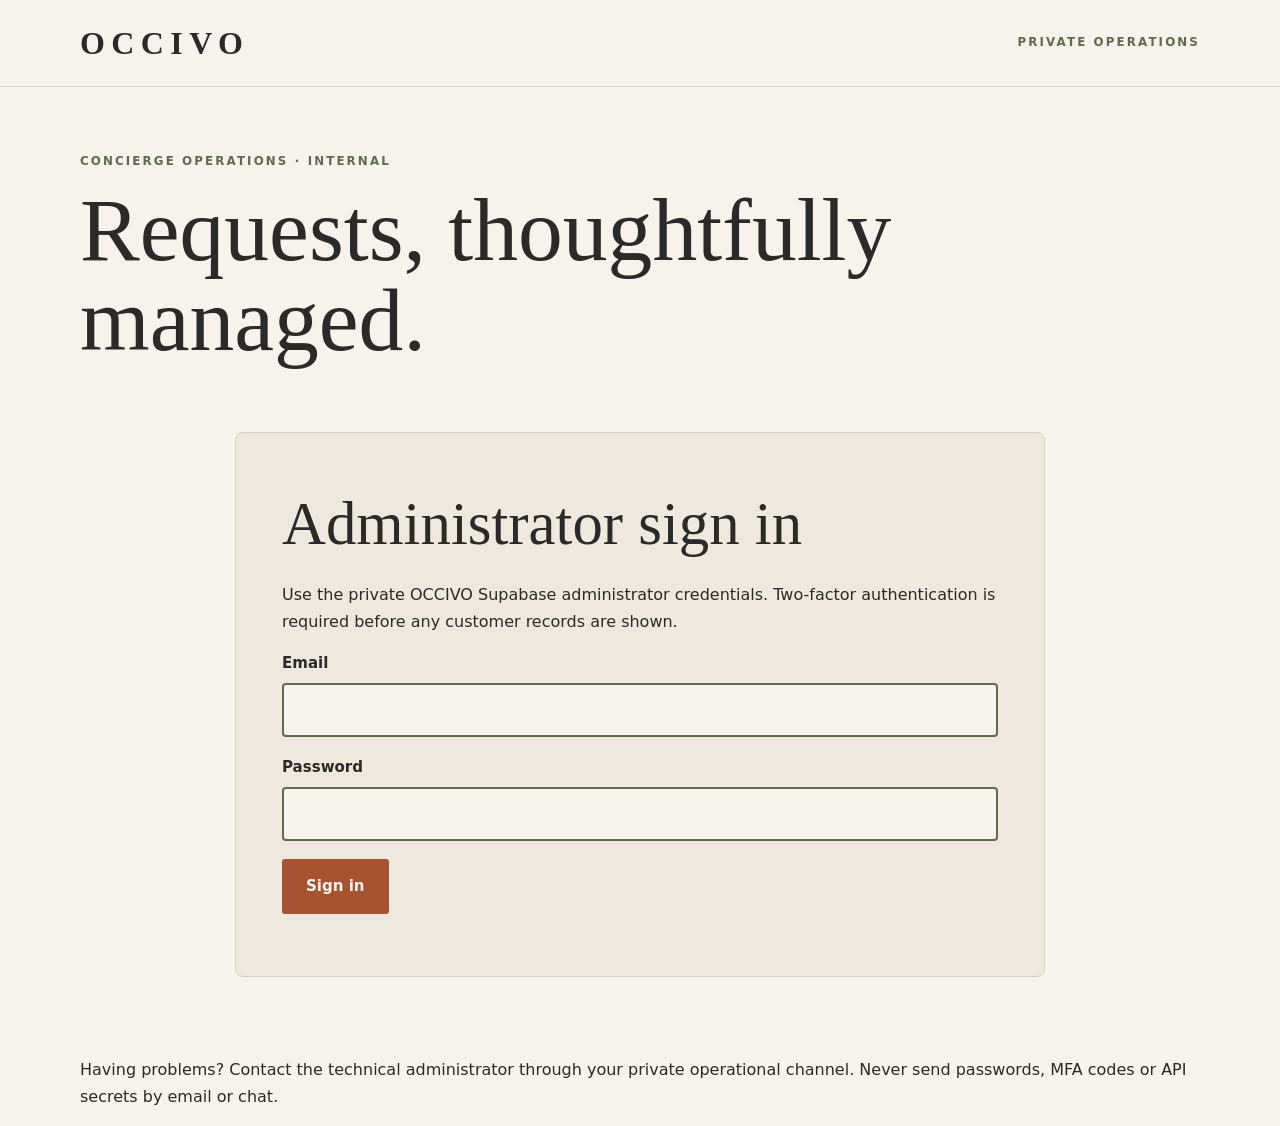
==== public/admin.html @ 915241e4 "Connect private OCCIVO requests backend and MFA-protected concierge dashboard" ====
<!doctype html><html lang="en"><head><meta charset="utf-8"><meta name="viewport" content="width=device-width, initial-scale=1"><meta name="robots" content="noindex,nofollow"><meta name="theme-color" content="#F7F3EC"><title>Operations · OCCIVO</title><link rel="stylesheet" href="/styles.css"><link rel="stylesheet" href="/admin.css"><script src="/admin.js" defer></script></head><body><a href="#main" class="skip">Skip to content</a><header class="header"><div class="container head"><a href="/" class="wordmark">OCCIVO</a><nav class="nav"><span class="eyebrow">Private operations</span><button id="logout" type="button" class="btn btn-secondary hidden">Sign out</button></nav></div></header><main class="container" id="main"><div class="page-intro"><span class="eyebrow">Concierge operations · Internal</span><h1>Requests, thoughtfully managed.</h1></div><section class="form-shell" id="login-panel" aria-labelledby="login-title"><h2 id="login-title" class="section-title">Administrator sign in</h2><p>Use the private OCCIVO Supabase administrator credentials. Two-factor authentication is required before any customer records are shown.</p><form id="login-form"><div class="field"><label for="email">Email</label><input id="email" name="email" type="email" autocomplete="username" required></div><div class="field"><label for="password">Password</label><input id="password" name="password" type="password" autocomplete="current-password" required></div><button type="submit" class="btn btn-primary">Sign in</button></form><p id="login-message" role="status" aria-live="polite"></p></section><section class="form-shell hidden" id="mfa-panel" aria-labelledby="mfa-title"><h2 class="section-title" id="mfa-title">Secure your access</h2><p id="mfa-explain">Enter the six-digit code from your authenticator app.</p><img id="mfa-qr" class="hidden mfa-qr" alt="Scan this private QR code in your authenticator app to enroll" width="200" height="200"><p id="mfa-secret" class="small"></p><form id="mfa-form"><div class="field"><label for="mfa-code">Authenticator code</label><input id="mfa-code" type="text" inputmode="numeric" pattern="[0-9]{6}" autocomplete="one-time-code" minlength="6" maxlength="6" required></div><button type="submit" class="btn btn-primary">Verify authenticator</button></form><p role="status" id="mfa-message"></p><button id="mfa-cancel" class="btn btn-secondary" type="button">Cancel and sign out</button></section><section id="dashboard" class="hidden" aria-labelledby="dashboard-title"><div class="admin-top"><div><h2 id="dashboard-title" class="section-title">Gifting requests</h2><p class="muted">The list contains the latest 100 requests. Customer records stay behind verified administrator access.</p></div><button class="btn btn-secondary" id="refresh" type="button">Refresh requests</button></div><div class="admin-metrics" id="metrics" aria-label="Request overview"></div><div class="field filter"><label for="filter">Filter by status</label><select id="filter"><option value="">All requests</option><option value="new">New</option><option value="reviewing">Reviewing</option><option value="sourcing">Sourcing</option><option value="awaiting_customer">Awaiting customer</option><option value="approved">Approved</option><option value="fulfilled">Fulfilled</option><option value="cancelled">Cancelled</option><option value="closed">Closed</option></select></div><p id="dashboard-message" role="status"></p><div id="request-list" class="admin-list" aria-label="Requests"></div><section id="request-detail" class="detail hidden" aria-labelledby="detail-title"><div class="detail-head"><h3 id="detail-title" class="section-title">Request details</h3><button class="btn btn-secondary" id="close-detail" type="button">Close details</button></div><div id="detail-body"></div><form id="update-form"><div class="field"><label for="update-status">Processing status</label><select id="update-status"><option value="new">New</option><option value="reviewing">Reviewing</option><option value="sourcing">Sourcing</option><option value="awaiting_customer">Awaiting customer</option><option value="approved">Approved</option><option value="fulfilled">Fulfilled</option><option value="cancelled">Cancelled</option><option value="closed">Closed</option></select></div><div class="field"><label for="internal-notes">Internal notes (staff only)</label><textarea id="internal-notes" maxlength="1000"></textarea></div><button class="btn btn-primary" type="submit">Save update</button></form><div class="history"><h4>Request history</h4><div id="history-list"></div></div></section></section><p class="admin-help">Having problems? Contact the technical administrator through your private operational channel. Never send passwords, MFA codes or API secrets by email or chat.</p></main></body></html>
---- styles.css ----
:root{--surface:#F7F3EC;--sand:#E8DFD0;--ink:#2B2A28;--action:#A65332;--hover:#8F462A;--pressed:#763821;--sage:#5E6B4F;--line:#D9D2C5;--border:#5E6B4F;--error:#9B3D2E;--serif:"Cormorant Garamond",Georgia,serif;--sans:"DM Sans",system-ui,-apple-system,"Segoe UI",sans-serif}*{box-sizing:border-box}html{scroll-behavior:smooth}body{margin:0;background:var(--surface);color:var(--ink);font:400 16px/1.65 var(--sans)}a{color:var(--action);text-underline-offset:4px}a:hover{color:var(--hover)}:focus-visible{outline:3px solid var(--ink);outline-offset:4px}button,input,textarea,select{font:inherit}button{cursor:pointer}button:disabled{cursor:not-allowed;opacity:.6}.container{width:min(1120px,calc(100% - 40px));margin-inline:auto}.skip{position:absolute;left:12px;top:-100px;background:var(--ink);color:var(--surface);padding:8px 14px;z-index:20}.skip:focus{top:12px}.header{border-bottom:1px solid var(--line);background:var(--surface)}.head{min-height:86px;display:flex;align-items:center;justify-content:space-between;gap:24px}.wordmark{font:600 2rem/1 var(--serif);letter-spacing:.2em;text-decoration:none;color:var(--ink)}.nav{display:flex;flex-wrap:wrap;gap:22px;align-items:center}.nav a{font-size:.91rem;text-decoration:none;color:var(--ink)}.nav a[aria-current=page]{text-decoration:underline;text-decoration-color:var(--action);text-underline-offset:7px}.eyebrow{font-size:.74rem;text-transform:uppercase;letter-spacing:.18em;color:var(--sage);font-weight:700}.hero{padding:86px 0 78px;display:grid;grid-template-columns:1.07fr .93fr;gap:48px;align-items:center}.hero h1,.display{font:500 clamp(3.4rem,7vw,6.7rem)/.97 var(--serif);letter-spacing:-.025em;margin:14px 0 20px}.lead{font-size:1.12rem;max-width:640px;line-height:1.8}.actions{display:flex;gap:12px;flex-wrap:wrap;margin:30px 0}.btn{border-radius:3px;padding:13px 22px;font-weight:700;font-size:.94rem;min-height:48px;text-decoration:none;display:inline-flex;justify-content:center;align-items:center;gap:8px;border:2px solid transparent;transition:background-color .15s,color .15s}.btn-primary{background:var(--action);color:var(--surface)}.btn-primary:hover{background:var(--hover);color:var(--surface)}.btn-primary:active{background:var(--pressed)}.btn-secondary{color:var(--ink);background:transparent;border-color:var(--ink)}.btn-secondary:hover{background:var(--sand);color:var(--ink)}.btn:focus-visible{outline:3px solid var(--ink);outline-offset:3px}.small{font-size:.84rem}.muted{color:#54534D}.art{min-height:450px;display:grid;place-items:center;position:relative;background:var(--sand);border-radius:240px 240px 3px 3px;overflow:hidden}.art::after{content:"";position:absolute;bottom:36px;width:66%;height:21px;border-radius:50%;background:#7C756A33;filter:blur(8px)}.box-art{width:60%;aspect-ratio:1.24;background:#C3AA8D;box-shadow:16px 18px 0 #AA9275;transform:rotate(-7deg);position:relative;z-index:1}.box-art:before,.box-art:after{content:"";position:absolute;background:#F3E9DA}.box-art:before{left:43%;width:14%;height:100%}.box-art:after{top:43%;width:100%;height:14%}.art-label{position:absolute;bottom:8px;left:14px;font-size:.74rem;color:var(--sage)}.divider{border:0;border-top:1px solid var(--line)}section.band{padding:70px 0}.section-title{font:500 clamp(2.4rem,5vw,3.8rem)/1.08 var(--serif);margin:12px 0 26px}.grid3{display:grid;grid-template-columns:repeat(3,minmax(0,1fr));gap:18px}.tile{border:1px solid var(--line);background:#EFE8DE;padding:26px;min-width:0;border-radius:8px}.tile h3{font:500 2.15rem/1.1 var(--serif);margin:12px 0}.tile p{margin-bottom:0}.banner{background:var(--sand);padding:40px;margin:40px 0 70px}.banner h2{font:500 2.5rem/1 var(--serif);margin:5px 0 18px}.footer{border-top:1px solid var(--line);padding:32px 0 45px}.foot{display:flex;justify-content:space-between;gap:24px;flex-wrap:wrap}.foot p{margin:.25rem 0}.footlinks{display:flex;gap:10px 18px;flex-wrap:wrap;max-width:600px}.page-intro{padding:60px 0 30px;max-width:850px}.page-intro h1{font:500 clamp(3.2rem,7vw,5.6rem)/1 var(--serif);margin:12px 0}.contact-grid{display:grid;grid-template-columns:repeat(2,minmax(0,1fr));gap:18px;margin:20px 0 80px}.contact-grid article{padding:26px;background:var(--sand);border-radius:8px}.contact-grid h2{font:500 2.2rem/1 var(--serif);margin:4px 0}.form-shell{max-width:810px;margin:25px auto 80px;background:#EFE8DE;padding:clamp(20px,5vw,46px);border:1px solid var(--line);border-radius:8px}.field{margin-bottom:18px}.field label,.field legend{font-size:.94rem;font-weight:700;display:block;margin-bottom:7px}.field input:not([type=radio]):not([type=checkbox]),.field textarea,.field select{display:block;width:100%;padding:12px 14px;background:var(--surface);color:var(--ink);border:2px solid var(--border);border-radius:4px;min-height:47px}.field textarea{min-height:96px;resize:vertical}.field input:focus,.field textarea:focus,.field select:focus{outline:3px solid var(--ink);outline-offset:3px}.choice-grid{display:grid;grid-template-columns:repeat(2,minmax(0,1fr));gap:10px}.choice{display:flex;align-items:center;gap:10px;padding:12px 13px;border:2px solid var(--line);background:var(--surface);border-radius:4px;cursor:pointer}.choice:has(input:checked){border-color:var(--action);background:#F8EEE7}.choice input{accent-color:var(--action);width:18px;height:18px}.step{display:none}.step.active{display:block}.form-actions{display:flex;justify-content:space-between;gap:12px;flex-wrap:wrap;margin-top:28px}.progress{font-size:.83rem;color:var(--sage);font-weight:700;letter-spacing:.07em}.notice{border-left:4px solid var(--sage);background:var(--surface);padding:14px 18px;margin:22px 0;font-size:.9rem}.error{color:var(--error);font-weight:700}.concepts{display:grid;grid-template-columns:repeat(3,1fr);gap:14px;margin:20px 0}.concept{background:var(--surface);border:2px solid var(--line);padding:17px;border-radius:5px;min-width:0}.concept h3{font:500 1.8rem/1.1 var(--serif)}.concept p{font-size:.92rem}.concept:has(input:checked){border-color:var(--action)}.concept input{accent-color:var(--action)}.hidden{display:none!important}.visually-hidden{position:absolute!important;height:1px;width:1px;overflow:hidden;clip:rect(0,0,0,0);white-space:nowrap}.checkline{display:flex;align-items:flex-start;gap:10px;font-size:.86rem}.checkline input{margin-top:6px;accent-color:var(--action)}.status{margin:14px 0;font-weight:600}.legal{max-width:780px;padding-bottom:75px}.legal h2{font:500 2rem/1.1 var(--serif)}@media(max-width:820px){.hero{grid-template-columns:1fr;gap:25px;padding:40px 0}.art{min-height:320px}.grid3,.concepts{grid-template-columns:1fr}.head{min-height:72px}.contact-grid{grid-template-columns:1fr}}@media(max-width:540px){.container{width:min(100% - 28px,1120px)}.head{align-items:flex-start;flex-direction:column;padding:16px 0;gap:10px}.nav{gap:10px 16px}.hero h1{font-size:3.55rem}.choice-grid{grid-template-columns:1fr}.form-shell{margin-top:14px}.banner{padding:24px}.footlinks{flex-direction:column;gap:5px}}@media(prefers-reduced-motion:reduce){html{scroll-behavior:auto}.btn{transition:none}}
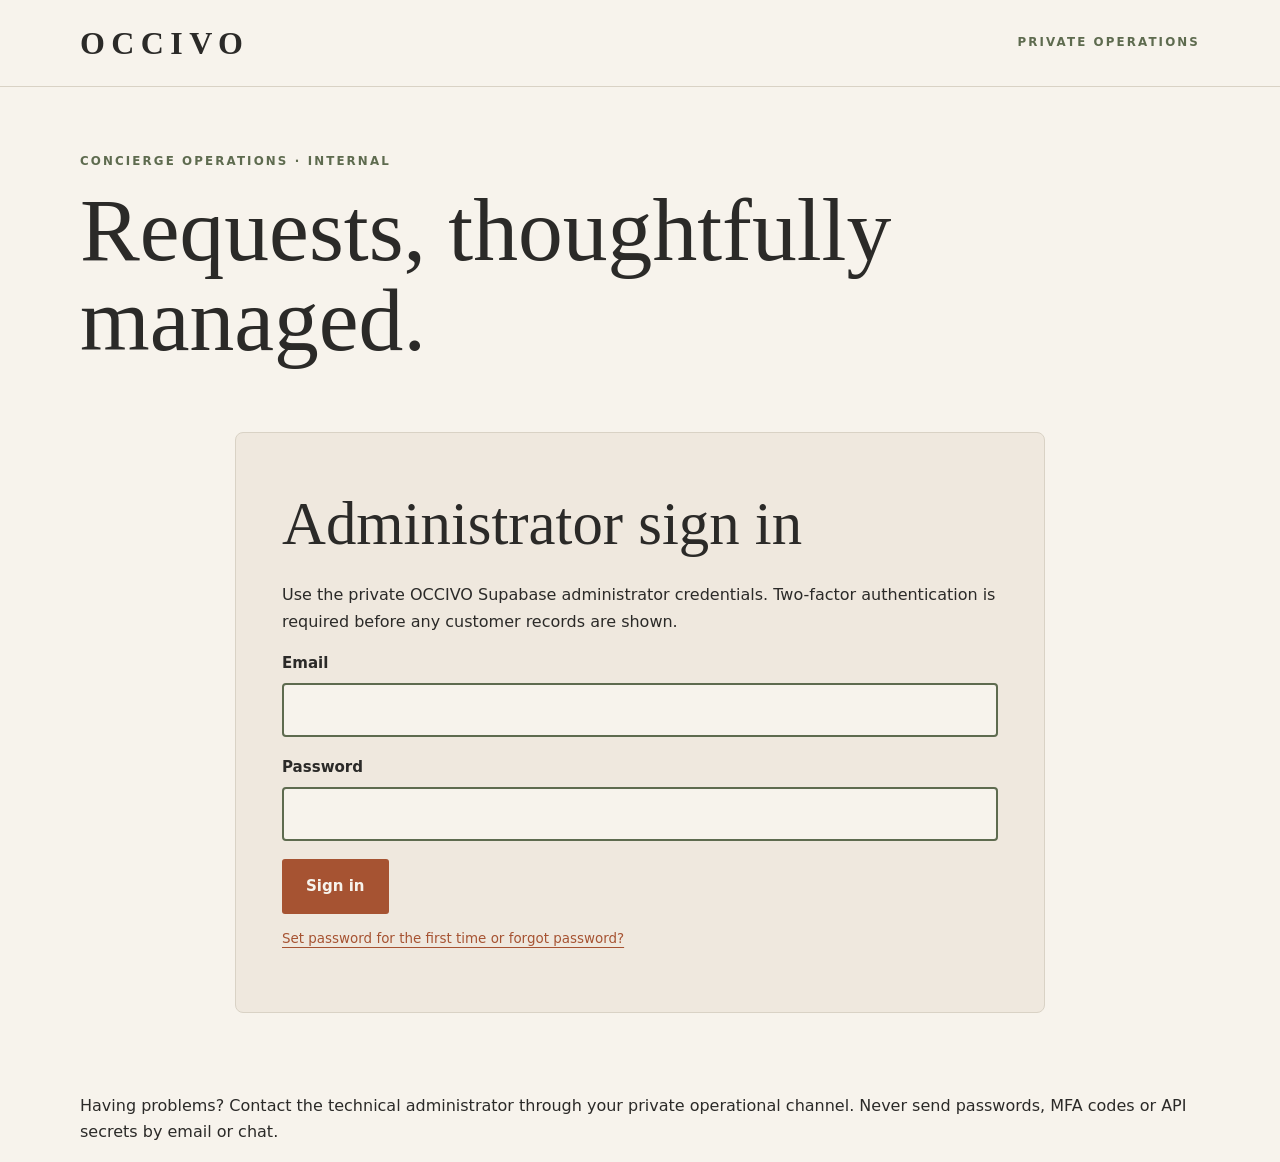
==== commit 21833288: "Add secure admin first-password setup and recovery flow" ====
--- a/public/admin.html
+++ b/public/admin.html
@@ -1 +1 @@
-<!doctype html><html lang="en"><head><meta charset="utf-8"><meta name="viewport" content="width=device-width, initial-scale=1"><meta name="robots" content="noindex,nofollow"><meta name="theme-color" content="#F7F3EC"><title>Operations · OCCIVO</title><link rel="stylesheet" href="/styles.css"><link rel="stylesheet" href="/admin.css"><script src="/admin.js" defer></script></head><body><a href="#main" class="skip">Skip to content</a><header class="header"><div class="container head"><a href="/" class="wordmark">OCCIVO</a><nav class="nav"><span class="eyebrow">Private operations</span><button id="logout" type="button" class="btn btn-secondary hidden">Sign out</button></nav></div></header><main class="container" id="main"><div class="page-intro"><span class="eyebrow">Concierge operations · Internal</span><h1>Requests, thoughtfully managed.</h1></div><section class="form-shell" id="login-panel" aria-labelledby="login-title"><h2 id="login-title" class="section-title">Administrator sign in</h2><p>Use the private OCCIVO Supabase administrator credentials. Two-factor authentication is required before any customer records are shown.</p><form id="login-form"><div class="field"><label for="email">Email</label><input id="email" name="email" type="email" autocomplete="username" required></div><div class="field"><label for="password">Password</label><input id="password" name="password" type="password" autocomplete="current-password" required></div><button type="submit" class="btn btn-primary">Sign in</button></form><p id="login-message" role="status" aria-live="polite"></p></section><section class="form-shell hidden" id="mfa-panel" aria-labelledby="mfa-title"><h2 class="section-title" id="mfa-title">Secure your access</h2><p id="mfa-explain">Enter the six-digit code from your authenticator app.</p><img id="mfa-qr" class="hidden mfa-qr" alt="Scan this private QR code in your authenticator app to enroll" width="200" height="200"><p id="mfa-secret" class="small"></p><form id="mfa-form"><div class="field"><label for="mfa-code">Authenticator code</label><input id="mfa-code" type="text" inputmode="numeric" pattern="[0-9]{6}" autocomplete="one-time-code" minlength="6" maxlength="6" required></div><button type="submit" class="btn btn-primary">Verify authenticator</button></form><p role="status" id="mfa-message"></p><button id="mfa-cancel" class="btn btn-secondary" type="button">Cancel and sign out</button></section><section id="dashboard" class="hidden" aria-labelledby="dashboard-title"><div class="admin-top"><div><h2 id="dashboard-title" class="section-title">Gifting requests</h2><p class="muted">The list contains the latest 100 requests. Customer records stay behind verified administrator access.</p></div><button class="btn btn-secondary" id="refresh" type="button">Refresh requests</button></div><div class="admin-metrics" id="metrics" aria-label="Request overview"></div><div class="field filter"><label for="filter">Filter by status</label><select id="filter"><option value="">All requests</option><option value="new">New</option><option value="reviewing">Reviewing</option><option value="sourcing">Sourcing</option><option value="awaiting_customer">Awaiting customer</option><option value="approved">Approved</option><option value="fulfilled">Fulfilled</option><option value="cancelled">Cancelled</option><option value="closed">Closed</option></select></div><p id="dashboard-message" role="status"></p><div id="request-list" class="admin-list" aria-label="Requests"></div><section id="request-detail" class="detail hidden" aria-labelledby="detail-title"><div class="detail-head"><h3 id="detail-title" class="section-title">Request details</h3><button class="btn btn-secondary" id="close-detail" type="button">Close details</button></div><div id="detail-body"></div><form id="update-form"><div class="field"><label for="update-status">Processing status</label><select id="update-status"><option value="new">New</option><option value="reviewing">Reviewing</option><option value="sourcing">Sourcing</option><option value="awaiting_customer">Awaiting customer</option><option value="approved">Approved</option><option value="fulfilled">Fulfilled</option><option value="cancelled">Cancelled</option><option value="closed">Closed</option></select></div><div class="field"><label for="internal-notes">Internal notes (staff only)</label><textarea id="internal-notes" maxlength="1000"></textarea></div><button class="btn btn-primary" type="submit">Save update</button></form><div class="history"><h4>Request history</h4><div id="history-list"></div></div></section></section><p class="admin-help">Having problems? Contact the technical administrator through your private operational channel. Never send passwords, MFA codes or API secrets by email or chat.</p></main></body></html>+<!doctype html><html lang="en"><head><meta charset="utf-8"><meta name="viewport" content="width=device-width, initial-scale=1"><meta name="robots" content="noindex,nofollow"><meta name="theme-color" content="#F7F3EC"><title>Operations · OCCIVO</title><link rel="stylesheet" href="/styles.css"><link rel="stylesheet" href="/admin.css"><script src="/admin.js" defer></script></head><body><a href="#main" class="skip">Skip to content</a><header class="header"><div class="container head"><a href="/" class="wordmark">OCCIVO</a><nav class="nav"><span class="eyebrow">Private operations</span><button id="logout" type="button" class="btn btn-secondary hidden">Sign out</button></nav></div></header><main class="container" id="main"><div class="page-intro"><span class="eyebrow">Concierge operations · Internal</span><h1>Requests, thoughtfully managed.</h1></div><section class="form-shell" id="login-panel" aria-labelledby="login-title"><h2 id="login-title" class="section-title">Administrator sign in</h2><p>Use the private OCCIVO Supabase administrator credentials. Two-factor authentication is required before any customer records are shown.</p><form id="login-form"><div class="field"><label for="email">Email</label><input id="email" name="email" type="email" autocomplete="username" required></div><div class="field"><label for="password">Password</label><input id="password" name="password" type="password" autocomplete="current-password" required></div><button type="submit" class="btn btn-primary">Sign in</button></form><p class="small"><a href="/reset-password.html">Set password for the first time or forgot password?</a></p><p id="login-message" role="status" aria-live="polite"></p></section><section class="form-shell hidden" id="mfa-panel" aria-labelledby="mfa-title"><h2 class="section-title" id="mfa-title">Secure your access</h2><p id="mfa-explain">Enter the six-digit code from your authenticator app.</p><img id="mfa-qr" class="hidden mfa-qr" alt="Scan this private QR code in your authenticator app to enroll" width="200" height="200"><p id="mfa-secret" class="small"></p><form id="mfa-form"><div class="field"><label for="mfa-code">Authenticator code</label><input id="mfa-code" type="text" inputmode="numeric" pattern="[0-9]{6}" autocomplete="one-time-code" minlength="6" maxlength="6" required></div><button type="submit" class="btn btn-primary">Verify authenticator</button></form><p role="status" id="mfa-message"></p><button id="mfa-cancel" class="btn btn-secondary" type="button">Cancel and sign out</button></section><section id="dashboard" class="hidden" aria-labelledby="dashboard-title"><div class="admin-top"><div><h2 id="dashboard-title" class="section-title">Gifting requests</h2><p class="muted">The list contains the latest 100 requests. Customer records stay behind verified administrator access.</p></div><button class="btn btn-secondary" id="refresh" type="button">Refresh requests</button></div><div class="admin-metrics" id="metrics" aria-label="Request overview"></div><div class="field filter"><label for="filter">Filter by status</label><select id="filter"><option value="">All requests</option><option value="new">New</option><option value="reviewing">Reviewing</option><option value="sourcing">Sourcing</option><option value="awaiting_customer">Awaiting customer</option><option value="approved">Approved</option><option value="fulfilled">Fulfilled</option><option value="cancelled">Cancelled</option><option value="closed">Closed</option></select></div><p id="dashboard-message" role="status"></p><div id="request-list" class="admin-list" aria-label="Requests"></div><section id="request-detail" class="detail hidden" aria-labelledby="detail-title"><div class="detail-head"><h3 id="detail-title" class="section-title">Request details</h3><button class="btn btn-secondary" id="close-detail" type="button">Close details</button></div><div id="detail-body"></div><form id="update-form"><div class="field"><label for="update-status">Processing status</label><select id="update-status"><option value="new">New</option><option value="reviewing">Reviewing</option><option value="sourcing">Sourcing</option><option value="awaiting_customer">Awaiting customer</option><option value="approved">Approved</option><option value="fulfilled">Fulfilled</option><option value="cancelled">Cancelled</option><option value="closed">Closed</option></select></div><div class="field"><label for="internal-notes">Internal notes (staff only)</label><textarea id="internal-notes" maxlength="1000"></textarea></div><button class="btn btn-primary" type="submit">Save update</button></form><div class="history"><h4>Request history</h4><div id="history-list"></div></div></section></section><p class="admin-help">Having problems? Contact the technical administrator through your private operational channel. Never send passwords, MFA codes or API secrets by email or chat.</p></main></body></html>
